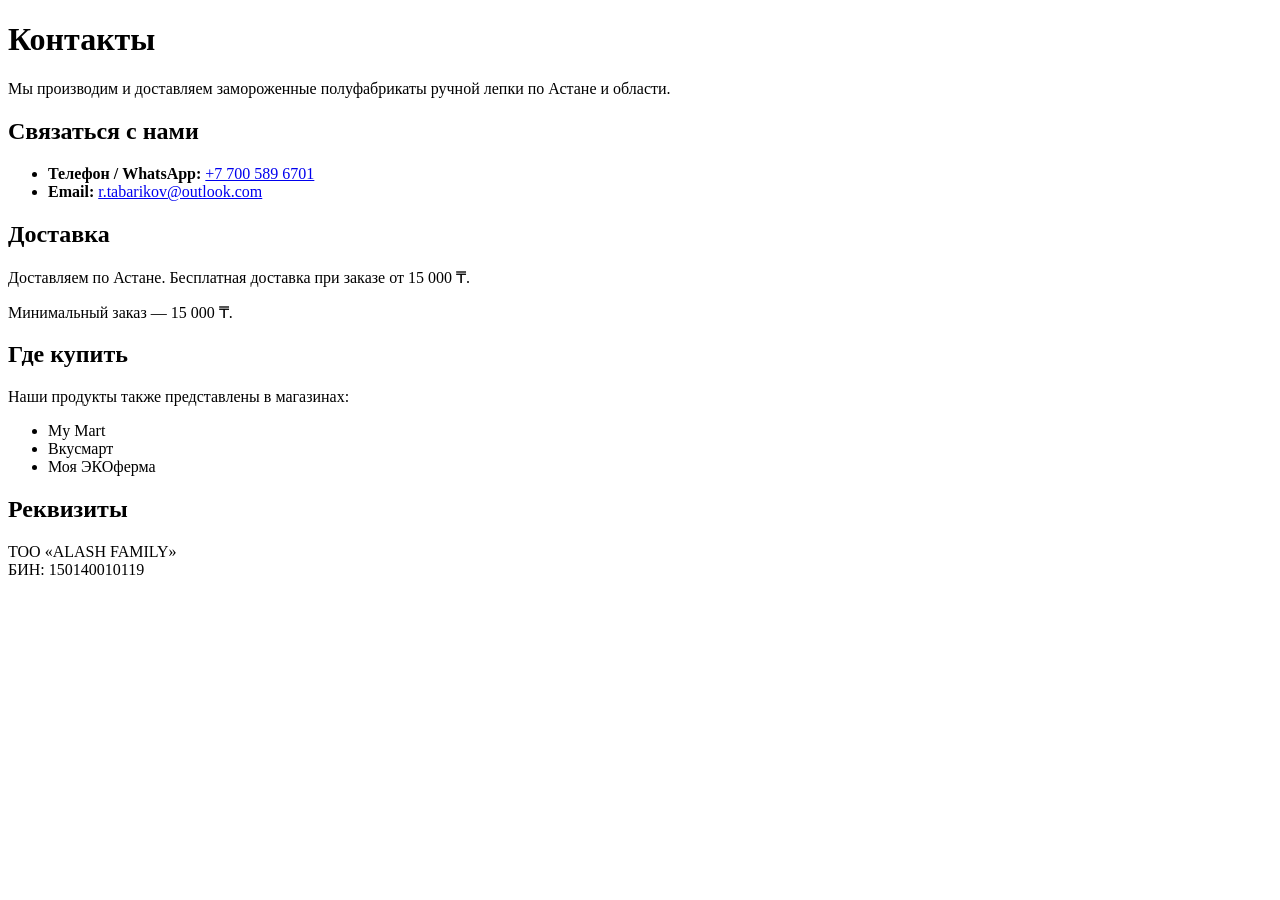
==== contacts.html @ 6aeca539 "Add files via upload" ====
<!DOCTYPE html>
<html lang="ru">
<head>
    <meta charset="UTF-8">
    <meta name="viewport" content="width=device-width, initial-scale=1.0">
    <title>Контакты | Alash Family — доставка полуфабрикатов в Астане</title>
    <meta name="description" content="Контакты Alash Family. Заказ полуфабрикатов и комбо-наборов в Астане: +7 700 589 6701, WhatsApp, доставка.">
</head>
<body>

<h1>Контакты</h1>

<p>Мы производим и доставляем замороженные полуфабрикаты ручной лепки по Астане и области.</p>

<h2>Связаться с нами</h2>

<ul>
    <li><strong>Телефон / WhatsApp:</strong> <a href="tel:+77005896701">+7 700 589 6701</a></li>
    <li><strong>Email:</strong> <a href="mailto:r.tabarikov@outlook.com">r.tabarikov@outlook.com</a></li>
</ul>

<h2>Доставка</h2>
<p>Доставляем по Астане. Бесплатная доставка при заказе от 15 000 ₸.</p>
<p>Минимальный заказ — 15 000 ₸.</p>

<h2>Где купить</h2>
<p>Наши продукты также представлены в магазинах:</p>
<ul>
    <li>My Mart</li>
    <li>Вкусмарт</li>
    <li>Моя ЭКОферма</li>
</ul>

<h2>Реквизиты</h2>
<p>ТОО «ALASH FAMILY»<br>
БИН: 150140010119</p>

</body>
</html>
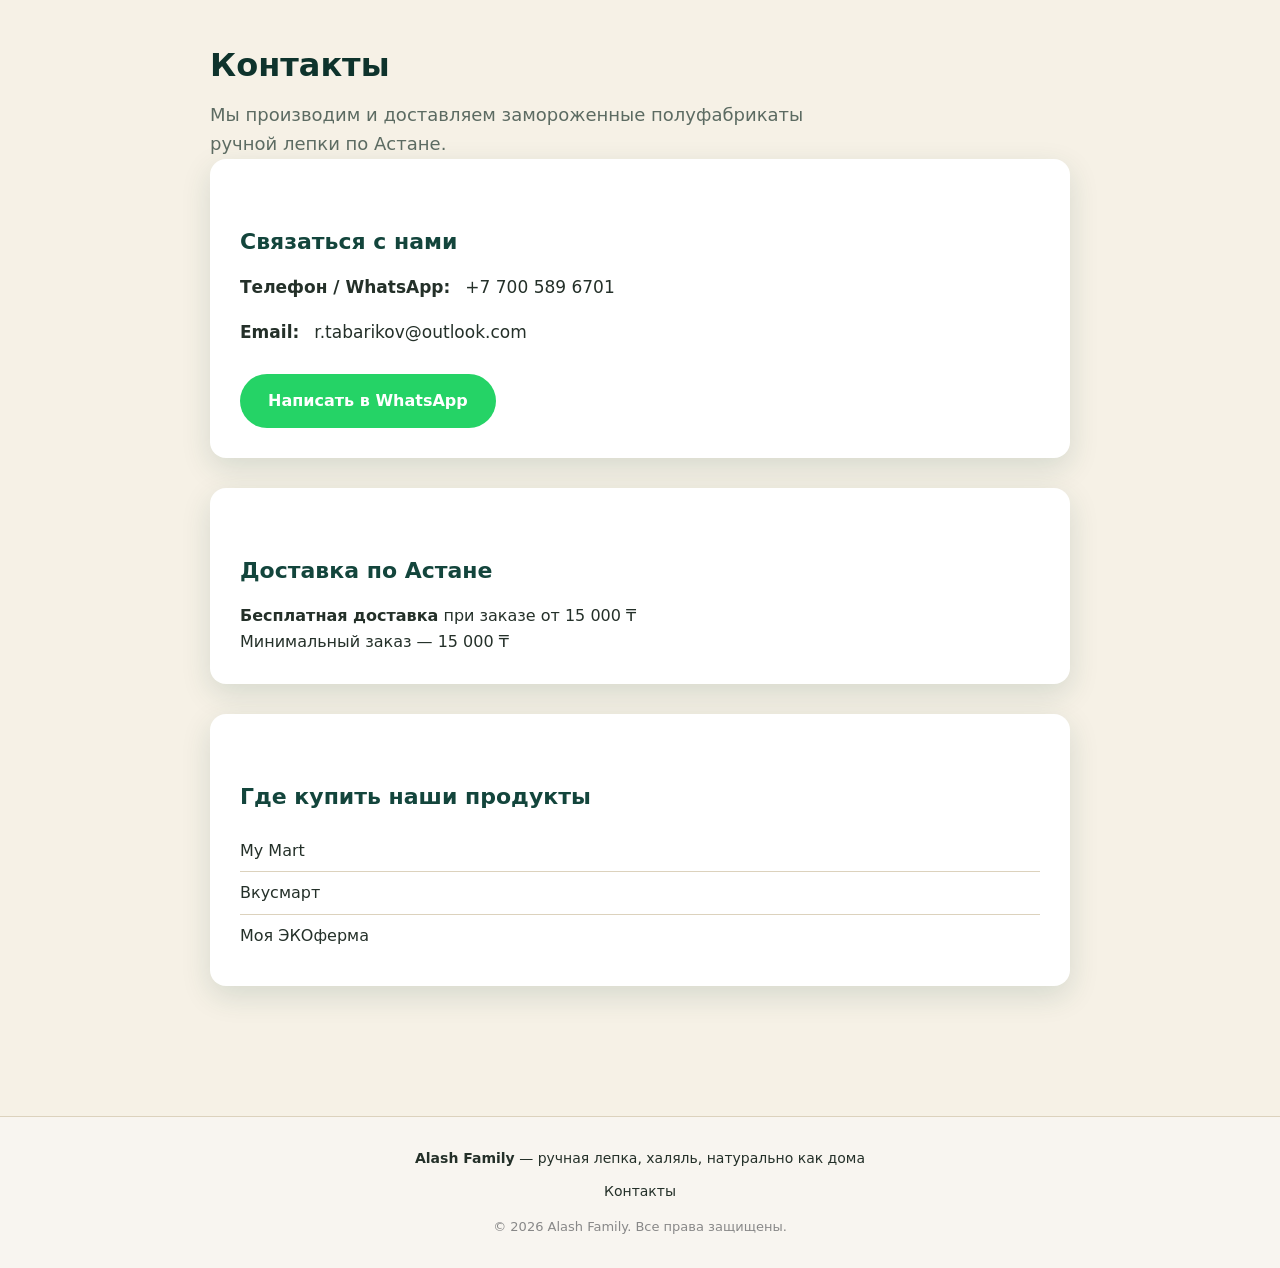
==== commit 24698d9f: "Update contacts.html" ====
--- a/contacts.html
+++ b/contacts.html
@@ -4,36 +4,183 @@
     <meta charset="UTF-8">
     <meta name="viewport" content="width=device-width, initial-scale=1.0">
     <title>Контакты | Alash Family — доставка полуфабрикатов в Астане</title>
-    <meta name="description" content="Контакты Alash Family. Заказ полуфабрикатов и комбо-наборов в Астане: +7 700 589 6701, WhatsApp, доставка.">
+    <meta name="description" content="Контакты Alash Family. Заказ комбо-наборов и полуфабрикатов в Астане: +7 700 589 6701, WhatsApp, доставка.">
+    
+    <style>
+        :root {
+            --green: #13453C;
+            --green-d: #0E332C;
+            --green-1: #1C6356;
+            --red: #C0392B;
+            --red-d: #9E2A1E;
+            --cream: #F6F1E6;
+            --cream2: #EDE4D2;
+            --ink: #243029;
+            --ink-soft: #5C6B62;
+            --line: #DCD2BD;
+            --gold: #C8A34A;
+            --shadow: 0 10px 30px rgba(19, 69, 60, .14);
+        }
+
+        * {
+            box-sizing: border-box;
+            margin: 0;
+            padding: 0;
+        }
+
+        body {
+            font-family: system-ui, -apple-system, sans-serif;
+            background-color: var(--cream);
+            color: var(--ink);
+            line-height: 1.6;
+        }
+
+        .container {
+            max-width: 900px;
+            margin: 0 auto;
+            padding: 40px 20px;
+        }
+
+        h1 {
+            font-size: 32px;
+            color: var(--green-d);
+            margin-bottom: 10px;
+        }
+
+        h2 {
+            font-size: 22px;
+            color: var(--green);
+            margin: 35px 0 15px;
+        }
+
+        .contact-card {
+            background: white;
+            border-radius: 16px;
+            padding: 30px;
+            box-shadow: var(--shadow);
+            margin-bottom: 30px;
+        }
+
+        .contact-item {
+            display: flex;
+            align-items: center;
+            gap: 15px;
+            margin-bottom: 18px;
+            font-size: 17px;
+        }
+
+        .contact-item:last-child {
+            margin-bottom: 0;
+        }
+
+        .contact-item a {
+            color: var(--ink);
+            text-decoration: none;
+        }
+
+        .contact-item a:hover {
+            color: var(--green-1);
+        }
+
+        .whatsapp-btn {
+            display: inline-block;
+            background-color: #25D366;
+            color: white;
+            padding: 14px 28px;
+            border-radius: 50px;
+            text-decoration: none;
+            font-weight: 600;
+            margin-top: 10px;
+            transition: all 0.3s ease;
+        }
+
+        .whatsapp-btn:hover {
+            background-color: #128C7E;
+            transform: translateY(-2px);
+        }
+
+        .retail-list {
+            list-style: none;
+        }
+
+        .retail-list li {
+            padding: 8px 0;
+            border-bottom: 1px solid var(--line);
+        }
+
+        .retail-list li:last-child {
+            border-bottom: none;
+        }
+
+        footer {
+            background-color: #f8f5f0;
+            padding: 30px 20px;
+            margin-top: 60px;
+            border-top: 1px solid var(--line);
+            text-align: center;
+            font-size: 14px;
+        }
+    </style>
 </head>
 <body>
 
-<h1>Контакты</h1>
+    <div class="container">
 
-<p>Мы производим и доставляем замороженные полуфабрикаты ручной лепки по Астане и области.</p>
+        <h1>Контакты</h1>
+        <p style="font-size: 18px; color: var(--ink-soft); max-width: 600px;">
+            Мы производим и доставляем замороженные полуфабрикаты ручной лепки по Астане.
+        </p>
 
-<h2>Связаться с нами</h2>
+        <!-- Основные контакты -->
+        <div class="contact-card">
+            <h2>Связаться с нами</h2>
 
-<ul>
-    <li><strong>Телефон / WhatsApp:</strong> <a href="tel:+77005896701">+7 700 589 6701</a></li>
-    <li><strong>Email:</strong> <a href="mailto:r.tabarikov@outlook.com">r.tabarikov@outlook.com</a></li>
-</ul>
+            <div class="contact-item">
+                <strong>Телефон / WhatsApp:</strong>
+                <a href="tel:+77005896701">+7 700 589 6701</a>
+            </div>
 
-<h2>Доставка</h2>
-<p>Доставляем по Астане. Бесплатная доставка при заказе от 15 000 ₸.</p>
-<p>Минимальный заказ — 15 000 ₸.</p>
+            <div class="contact-item">
+                <strong>Email:</strong>
+                <a href="mailto:r.tabarikov@outlook.com">r.tabarikov@outlook.com</a>
+            </div>
 
-<h2>Где купить</h2>
-<p>Наши продукты также представлены в магазинах:</p>
-<ul>
-    <li>My Mart</li>
-    <li>Вкусмарт</li>
-    <li>Моя ЭКОферма</li>
-</ul>
+            <a href="https://wa.me/77005896701" target="_blank" class="whatsapp-btn">
+                Написать в WhatsApp
+            </a>
+        </div>
 
-<h2>Реквизиты</h2>
-<p>ТОО «ALASH FAMILY»<br>
-БИН: 150140010119</p>
+        <!-- Доставка -->
+        <div class="contact-card">
+            <h2>Доставка по Астане</h2>
+            <p><strong>Бесплатная доставка</strong> при заказе от 15 000 ₸</p>
+            <p>Минимальный заказ — 15 000 ₸</p>
+        </div>
+
+        <!-- Где купить -->
+        <div class="contact-card">
+            <h2>Где купить наши продукты</h2>
+            <ul class="retail-list">
+                <li>My Mart</li>
+                <li>Вкусмарт</li>
+                <li>Моя ЭКОферма</li>
+            </ul>
+        </div>
+
+    </div>
+
+    <!-- Футер -->
+    <footer>
+        <div style="max-width: 900px; margin: 0 auto;">
+            <p><strong>Alash Family</strong> — ручная лепка, халяль, натурально как дома</p>
+            <p style="margin-top: 10px;">
+                <a href="contacts.html" style="color: var(--ink); text-decoration: none;">Контакты</a>
+            </p>
+            <p style="margin-top: 15px; color: #888; font-size: 13px;">
+                © 2026 Alash Family. Все права защищены.
+            </p>
+        </div>
+    </footer>
 
 </body>
-</html>+</html>
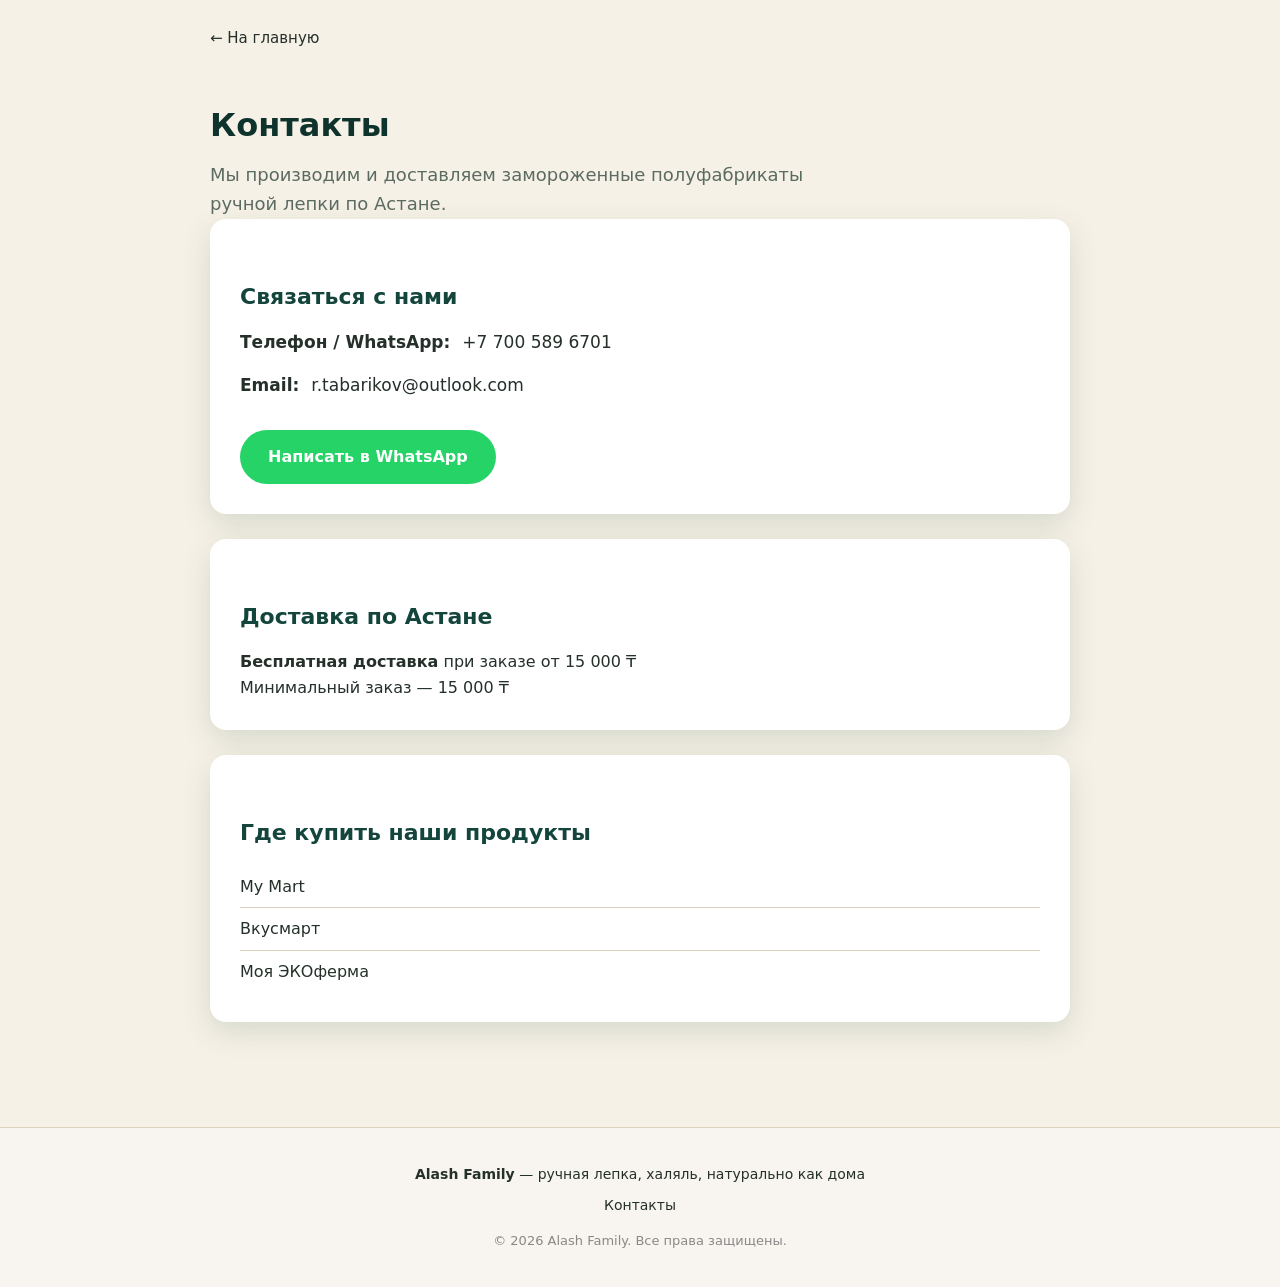
==== commit 71aff548: "Update contacts.html" ====
--- a/contacts.html
+++ b/contacts.html
@@ -38,7 +38,22 @@
         .container {
             max-width: 900px;
             margin: 0 auto;
-            padding: 40px 20px;
+            padding: 30px 20px;
+        }
+
+        .back-link {
+            display: inline-flex;
+            align-items: center;
+            gap: 8px;
+            color: #243029;
+            text-decoration: none;
+            font-size: 15px;
+            font-weight: 500;
+            margin-bottom: 20px;
+        }
+
+        .back-link:hover {
+            color: var(--green-1);
         }
 
         h1 {
@@ -50,7 +65,7 @@
         h2 {
             font-size: 22px;
             color: var(--green);
-            margin: 35px 0 15px;
+            margin: 30px 0 15px;
         }
 
         .contact-card {
@@ -58,14 +73,14 @@
             border-radius: 16px;
             padding: 30px;
             box-shadow: var(--shadow);
-            margin-bottom: 30px;
+            margin-bottom: 25px;
         }
 
         .contact-item {
             display: flex;
             align-items: center;
-            gap: 15px;
-            margin-bottom: 18px;
+            gap: 12px;
+            margin-bottom: 16px;
             font-size: 17px;
         }
 
@@ -90,7 +105,7 @@
             border-radius: 50px;
             text-decoration: none;
             font-weight: 600;
-            margin-top: 10px;
+            margin-top: 15px;
             transition: all 0.3s ease;
         }
 
@@ -114,8 +129,8 @@
 
         footer {
             background-color: #f8f5f0;
-            padding: 30px 20px;
-            margin-top: 60px;
+            padding: 35px 20px;
+            margin-top: 50px;
             border-top: 1px solid var(--line);
             text-align: center;
             font-size: 14px;
@@ -124,24 +139,29 @@
 </head>
 <body>
 
+    <!-- Кнопка назад на главную -->
+    <div style="max-width: 900px; margin: 0 auto; padding: 25px 20px 0;">
+        <a href="index.html" class="back-link">← На главную</a>
+    </div>
+
     <div class="container">
 
         <h1>Контакты</h1>
-        <p style="font-size: 18px; color: var(--ink-soft); max-width: 600px;">
+        <p style="font-size: 18px; color: var(--ink-soft); max-width: 620px;">
             Мы производим и доставляем замороженные полуфабрикаты ручной лепки по Астане.
         </p>
 
-        <!-- Основные контакты -->
+        <!-- Связь -->
         <div class="contact-card">
             <h2>Связаться с нами</h2>
 
             <div class="contact-item">
-                <strong>Телефон / WhatsApp:</strong>
+                <strong>Телефон / WhatsApp:</strong> 
                 <a href="tel:+77005896701">+7 700 589 6701</a>
             </div>
 
             <div class="contact-item">
-                <strong>Email:</strong>
+                <strong>Email:</strong> 
                 <a href="mailto:r.tabarikov@outlook.com">r.tabarikov@outlook.com</a>
             </div>
 
@@ -173,7 +193,7 @@
     <footer>
         <div style="max-width: 900px; margin: 0 auto;">
             <p><strong>Alash Family</strong> — ручная лепка, халяль, натурально как дома</p>
-            <p style="margin-top: 10px;">
+            <p style="margin-top: 8px;">
                 <a href="contacts.html" style="color: var(--ink); text-decoration: none;">Контакты</a>
             </p>
             <p style="margin-top: 15px; color: #888; font-size: 13px;">
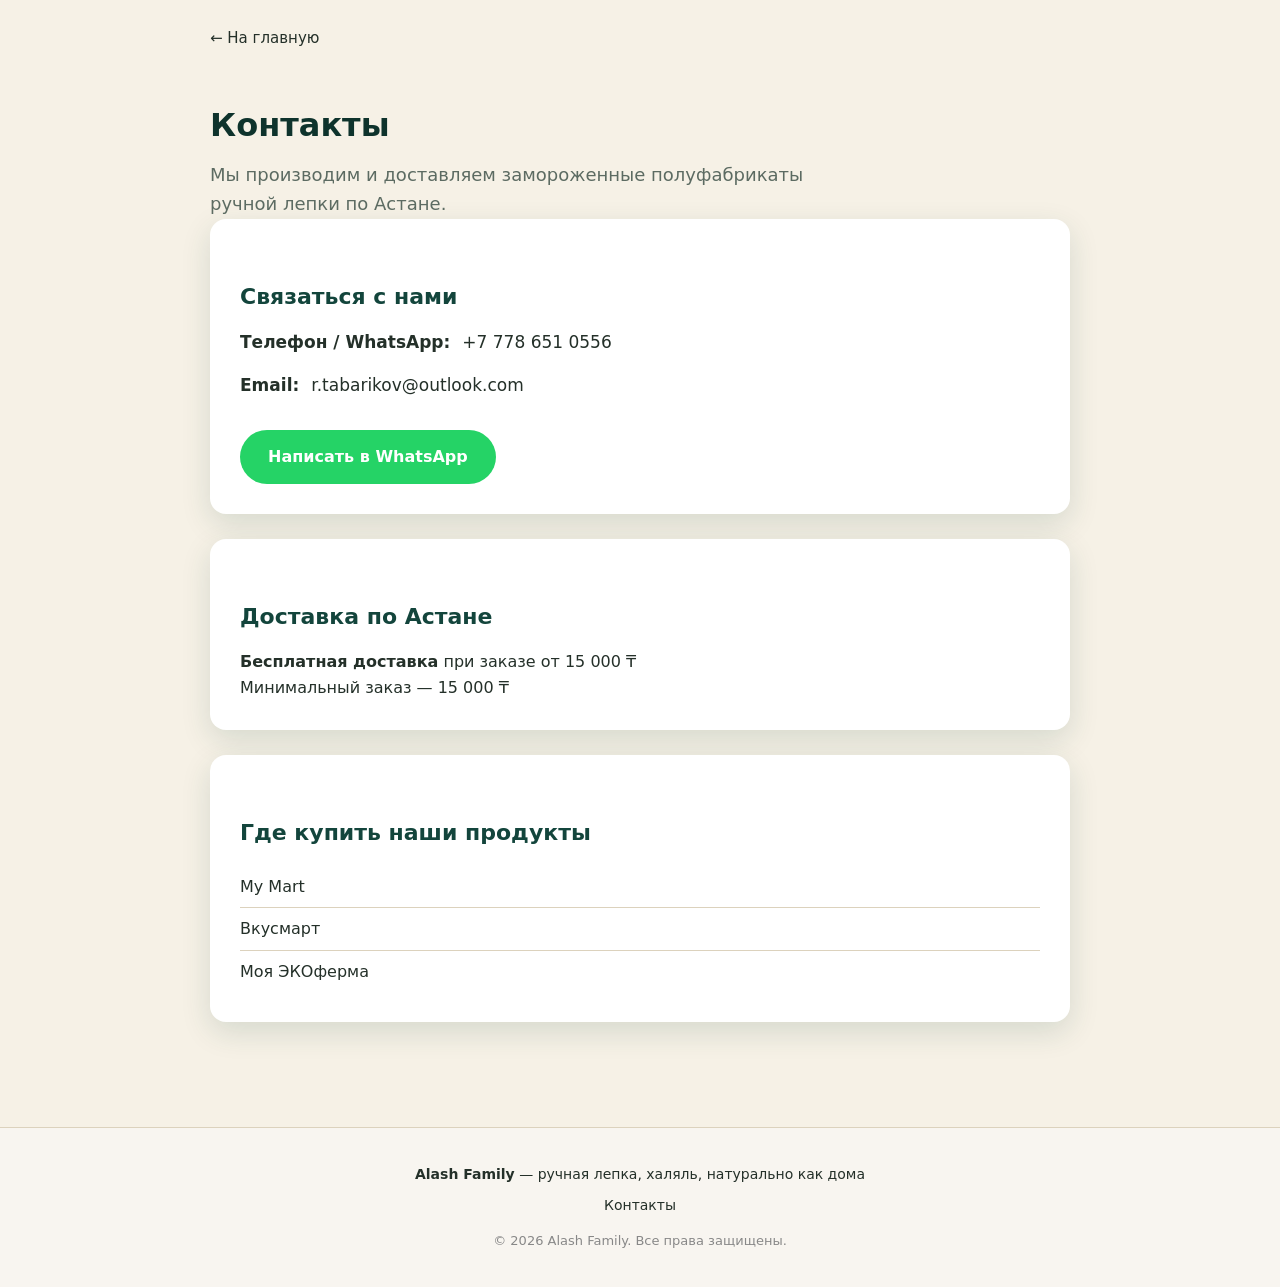
==== commit 89ca5b58: "Обновлён контактный номер WhatsApp на +7 778 651 0556 Co-Authored-By: Claude Opus 5 <noreply@anthrop" ====
--- a/contacts.html
+++ b/contacts.html
@@ -4,7 +4,7 @@
     <meta charset="UTF-8">
     <meta name="viewport" content="width=device-width, initial-scale=1.0">
     <title>Контакты | Alash Family — доставка полуфабрикатов в Астане</title>
-    <meta name="description" content="Контакты Alash Family. Заказ комбо-наборов и полуфабрикатов в Астане: +7 700 589 6701, WhatsApp, доставка.">
+    <meta name="description" content="Контакты Alash Family. Заказ комбо-наборов и полуфабрикатов в Астане: +7 778 651 0556, WhatsApp, доставка.">
     
     <style>
         :root {
@@ -157,7 +157,7 @@
 
             <div class="contact-item">
                 <strong>Телефон / WhatsApp:</strong> 
-                <a href="tel:+77005896701">+7 700 589 6701</a>
+                <a href="tel:+77786510556">+7 778 651 0556</a>
             </div>
 
             <div class="contact-item">
@@ -165,7 +165,7 @@
                 <a href="mailto:r.tabarikov@outlook.com">r.tabarikov@outlook.com</a>
             </div>
 
-            <a href="https://wa.me/77005896701" target="_blank" class="whatsapp-btn">
+            <a href="https://wa.me/77786510556" target="_blank" class="whatsapp-btn">
                 Написать в WhatsApp
             </a>
         </div>
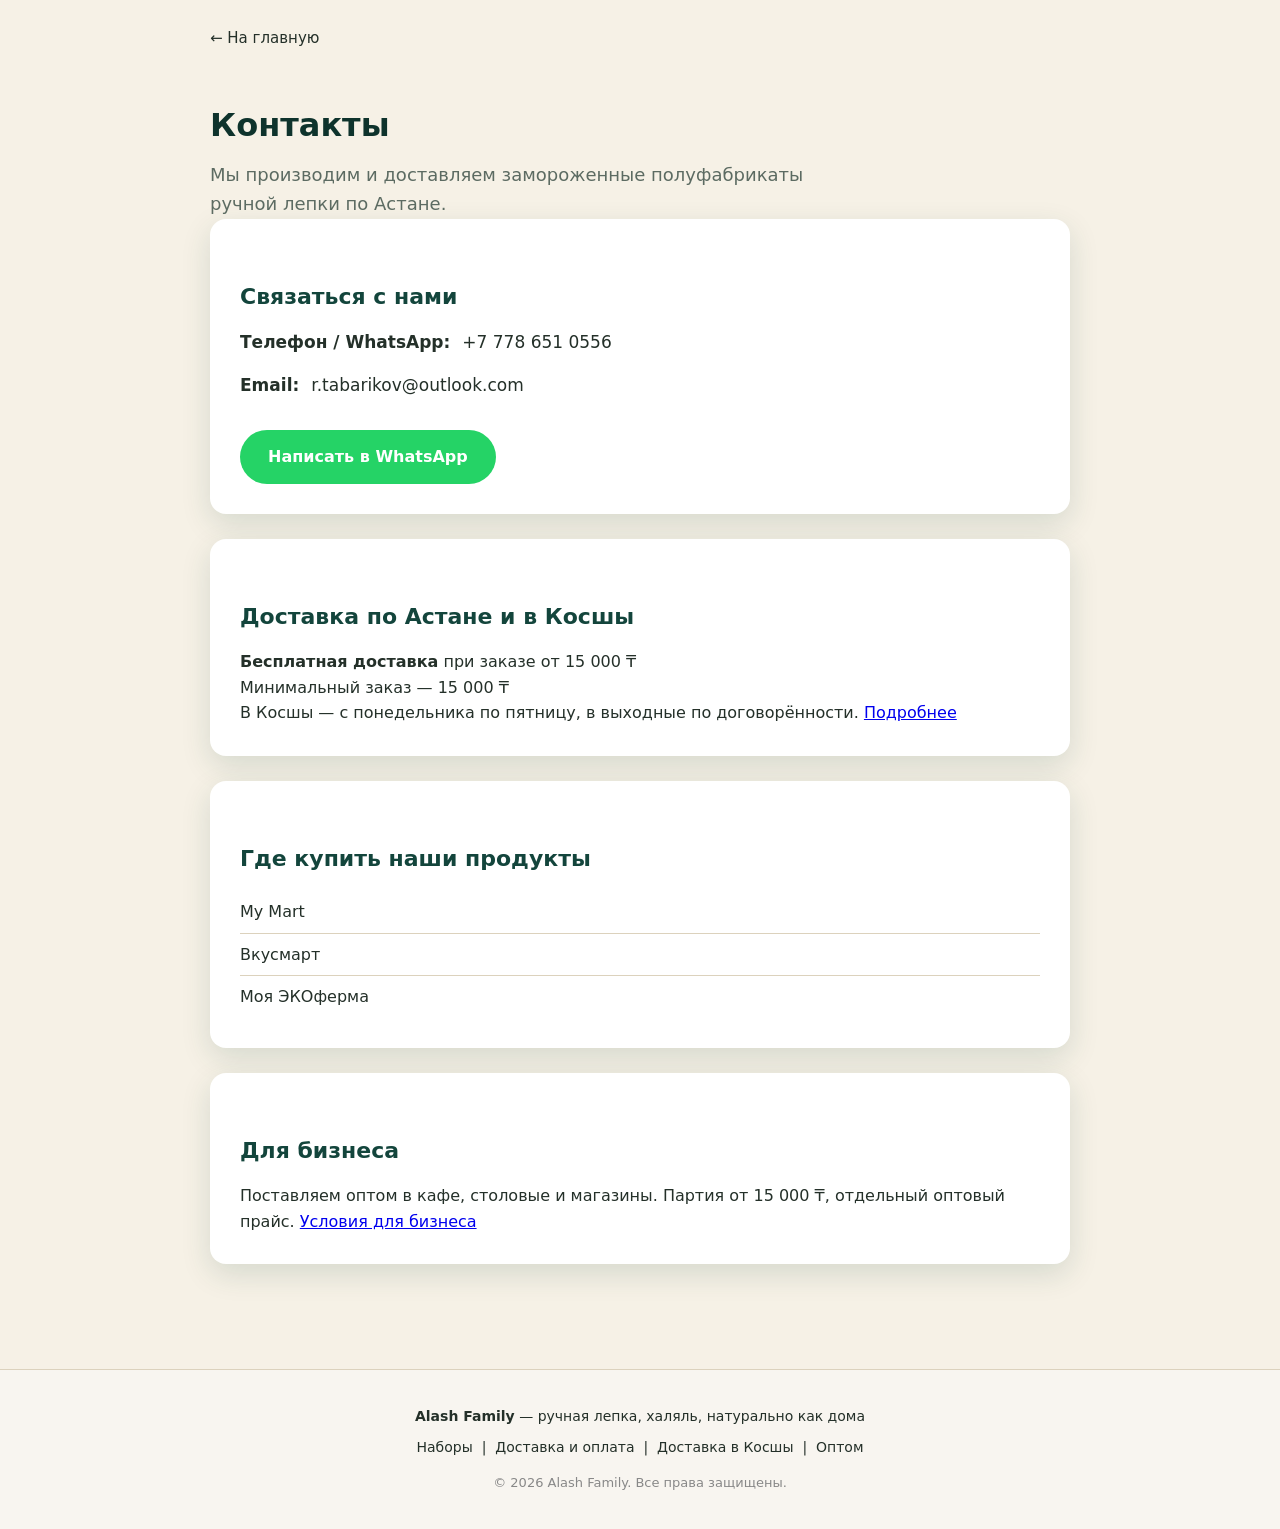
==== commit c943efed: "Upgrade" ====
--- a/contacts.html
+++ b/contacts.html
@@ -5,6 +5,9 @@
     <meta name="viewport" content="width=device-width, initial-scale=1.0">
     <title>Контакты | Alash Family — доставка полуфабрикатов в Астане</title>
     <meta name="description" content="Контакты Alash Family. Заказ комбо-наборов и полуфабрикатов в Астане: +7 778 651 0556, WhatsApp, доставка.">
+    <link rel="canonical" href="https://alashfamily.kz/contacts.html">
+    <link rel="icon" type="image/svg+xml" href="/favicon.svg">
+    <script src="/assets/track.js" defer></script>
     
     <style>
         :root {
@@ -172,9 +175,10 @@
 
         <!-- Доставка -->
         <div class="contact-card">
-            <h2>Доставка по Астане</h2>
+            <h2>Доставка по Астане и в Косшы</h2>
             <p><strong>Бесплатная доставка</strong> при заказе от 15 000 ₸</p>
             <p>Минимальный заказ — 15 000 ₸</p>
+            <p>В Косшы — с понедельника по пятницу, в выходные по договорённости. <a href="kosshy.html">Подробнее</a></p>
         </div>
 
         <!-- Где купить -->
@@ -187,6 +191,12 @@
             </ul>
         </div>
 
+        <!-- Опт -->
+        <div class="contact-card">
+            <h2>Для бизнеса</h2>
+            <p>Поставляем оптом в кафе, столовые и магазины. Партия от 15 000 ₸, отдельный оптовый прайс. <a href="optom.html">Условия для бизнеса</a></p>
+        </div>
+
     </div>
 
     <!-- Футер -->
@@ -194,7 +204,10 @@
         <div style="max-width: 900px; margin: 0 auto;">
             <p><strong>Alash Family</strong> — ручная лепка, халяль, натурально как дома</p>
             <p style="margin-top: 8px;">
-                <a href="contacts.html" style="color: var(--ink); text-decoration: none;">Контакты</a>
+                <a href="index.html" style="color: var(--ink); text-decoration: none;">Наборы</a> &nbsp;|&nbsp;
+                <a href="delivery.html" style="color: var(--ink); text-decoration: none;">Доставка и оплата</a> &nbsp;|&nbsp;
+                <a href="kosshy.html" style="color: var(--ink); text-decoration: none;">Доставка в Косшы</a> &nbsp;|&nbsp;
+                <a href="optom.html" style="color: var(--ink); text-decoration: none;">Оптом</a>
             </p>
             <p style="margin-top: 15px; color: #888; font-size: 13px;">
                 © 2026 Alash Family. Все права защищены.
